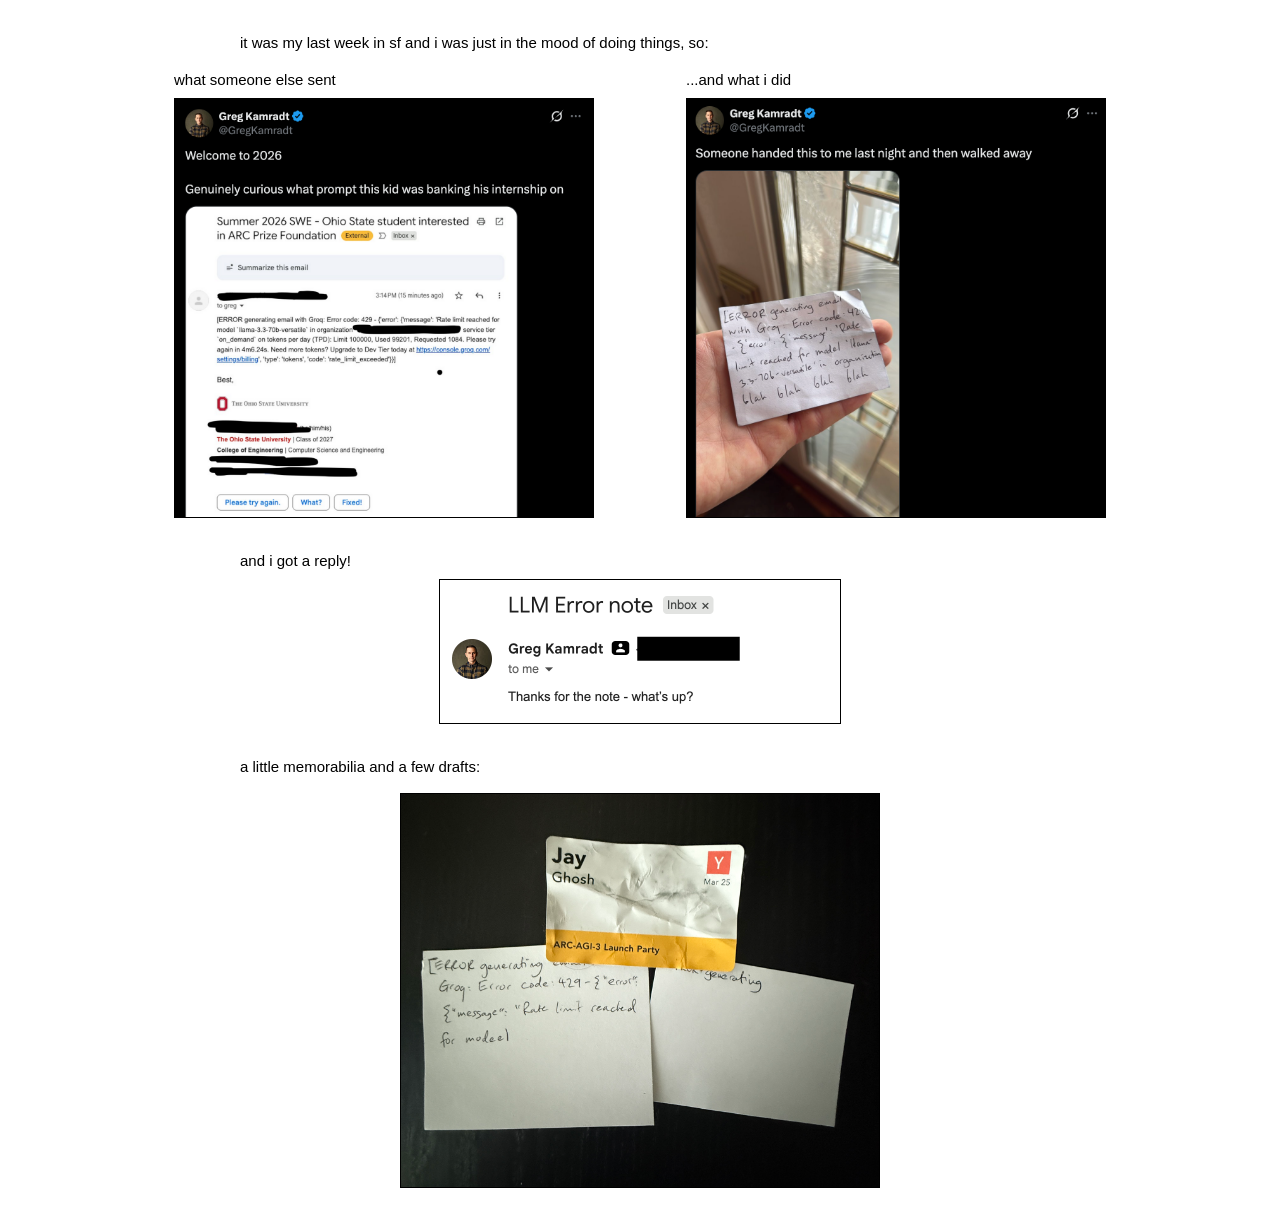
==== getting-through/index.html @ 9eb59707 "Refine responsive site layout" ====
<!doctype html>
<html lang="en">
  <head>
    <meta charset="utf-8">
    <meta name="viewport" content="width=device-width, initial-scale=1">
    <title>getting through - jay ghosh</title>
    <link rel="stylesheet" href="../assets/site.css?v=9">
    <style>
      p {
        max-width: 620px;
        margin-top: 0;
      }

      .top-row {
        display: grid;
        grid-template-columns: 1fr 1fr;
        gap: 24px;
        width: min(calc(100vw - 64px), 1000px);
        align-items: start;
        margin: 0 0 24px 50%;
        transform: translateX(-50%);
      }

      figure {
        width: min(100%, 420px);
        margin: 0 auto;
      }

      .tweet-frame {
        display: flex;
        align-items: flex-start;
        justify-content: center;
        width: 100%;
        aspect-ratio: 1;
        overflow: hidden;
      }

      .tweet-frame img {
        width: 100%;
        max-width: none;
        height: 100%;
        margin: 0;
        object-fit: cover;
        object-position: top center;
      }

      figcaption {
        margin-bottom: 0.5em;
      }

      .note-section {
        margin: 32px 0;
      }

      .note-section p {
        margin-bottom: 0.5em;
      }

      .note-frame {
        width: min(100%, 400px);
        aspect-ratio: 800 / 286;
        margin-inline: auto;
        overflow: hidden;
        border: 1px solid black;
      }

      .note-frame img {
        width: 229.5%;
        max-width: none;
        margin: 0;
        border: 0;
      }

      .drafts {
        max-width: 480px;
      }

      @media (max-width: 760px) {
        .top-row {
          display: block;
          width: 100%;
          margin: 0 auto 24px;
          transform: none;
        }

        figure {
          width: min(92%, 380px);
        }

        .tweet-frame {
          aspect-ratio: auto;
          overflow: visible;
        }

        .tweet-frame img {
          width: 100%;
          height: auto;
          object-fit: contain;
        }

        .top-row figure + figure {
          margin-top: 32px;
        }

      }
    </style>
  </head>
  <body>
    <main>
      <p>it was my last week in SF and i was just in the mood of doing things, so:</p>

      <div class="top-row">
        <figure>
          <figcaption>what someone else sent</figcaption>
          <div class="tweet-frame">
            <img src="../assets/images/outreach/tweet-email.png" alt="Tweet about an email">
          </div>
        </figure>

        <figure>
          <figcaption>...and what i did</figcaption>
          <div class="tweet-frame">
            <img src="../assets/images/outreach/tweet-note.png" alt="Tweet about a handwritten note">
          </div>
        </figure>
      </div>

      <section class="note-section">
        <p>and i got a reply!</p>

        <div class="note-frame">
          <img class="note" src="../assets/images/outreach/llm-error-note.png" alt="Reply to the LLM error note">
        </div>
      </section>

      <p>a little memorabilia and a few drafts:</p>

      <img class="drafts" src="../assets/images/outreach/drafts.jpg" alt="Draft notes from that night">
    </main>
  </body>
</html>
---- assets/site.css ----
:root {
  --content-width: 800px;
}

body {
  box-sizing: border-box;
  display: flex;
  align-items: center;
  justify-content: center;
  margin: var(--page-margin, 32px);
  min-height: calc(100svh - (var(--page-margin, 32px) * 2));
  background: white;
  color: black;
  font-family: Arial, sans-serif;
  font-size: 15px;
  font-weight: 400;
  line-height: 1.45;
  text-transform: lowercase;
}

main {
  width: min(100%, var(--content-width));
  margin-inline: auto;
}

img {
  box-sizing: border-box;
  display: block;
  width: 92%;
  max-width: 92%;
  height: auto;
  margin-inline: auto;
  border: 1px solid black;
}
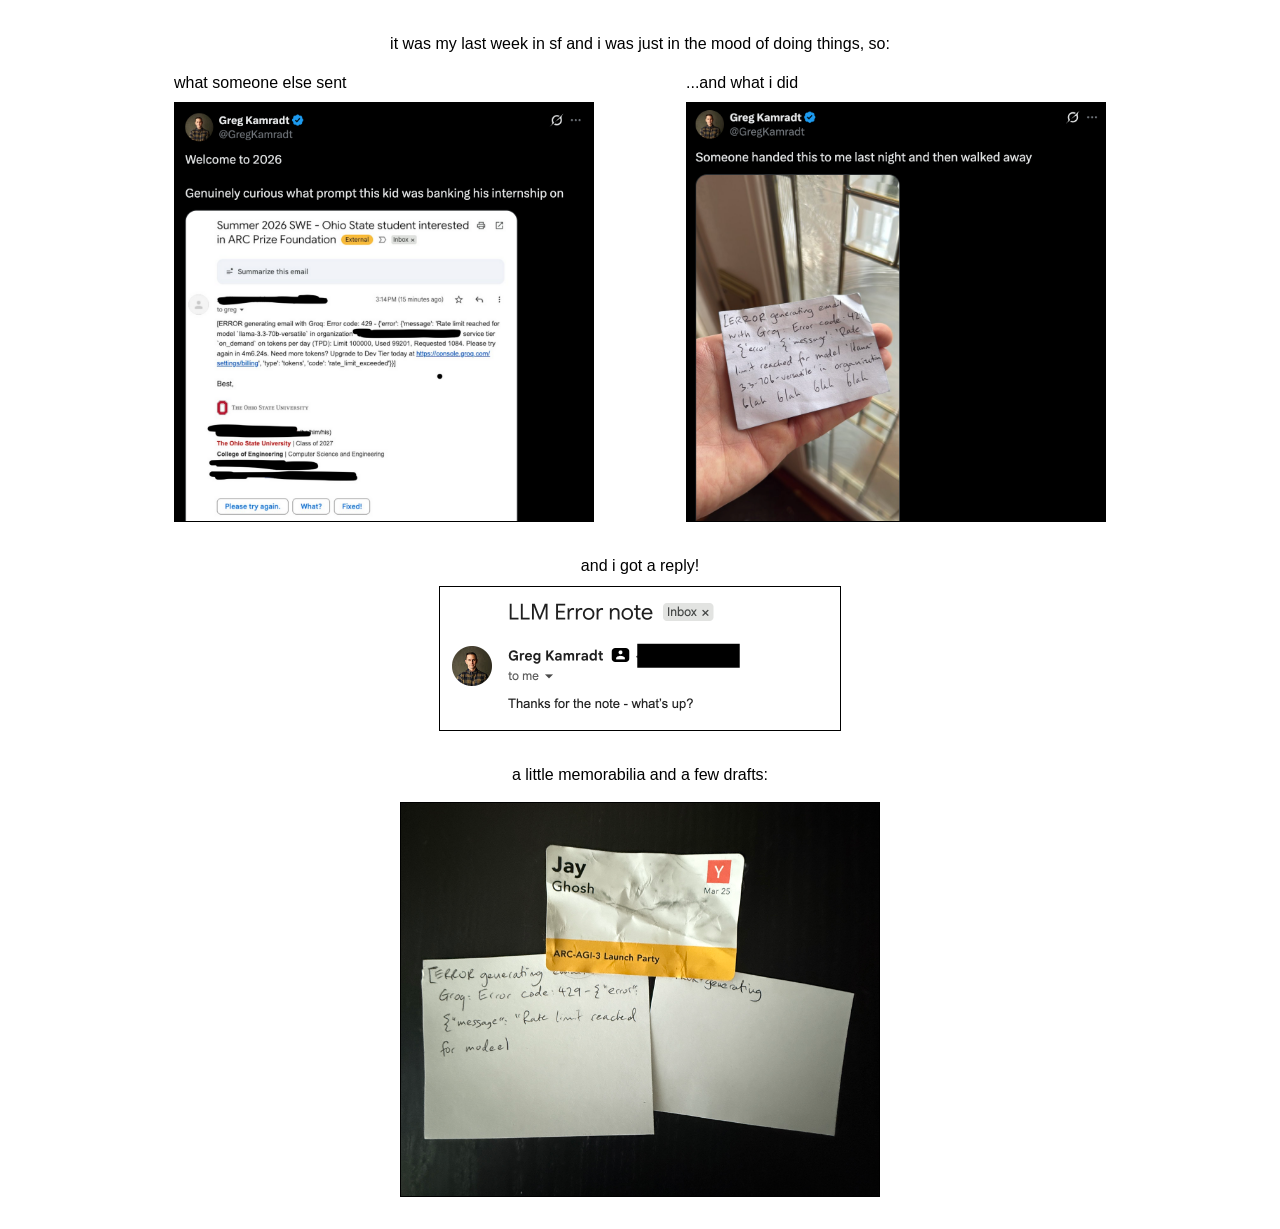
==== commit 8df737dd: "Polish site typography and media layout" ====
--- a/getting-through/index.html
+++ b/getting-through/index.html
@@ -4,11 +4,13 @@
     <meta charset="utf-8">
     <meta name="viewport" content="width=device-width, initial-scale=1">
     <title>getting through - jay ghosh</title>
-    <link rel="stylesheet" href="../assets/site.css?v=9">
+    <link rel="stylesheet" href="../assets/site.css?v=14">
     <style>
       p {
-        max-width: 620px;
+        max-width: 550px;
         margin-top: 0;
+        margin-inline: auto;
+        text-align: center;
       }
 
       .top-row {
--- a/assets/site.css
+++ b/assets/site.css
@@ -12,7 +12,7 @@
   background: white;
   color: black;
   font-family: Arial, sans-serif;
-  font-size: 15px;
+  font-size: 16px;
   font-weight: 400;
   line-height: 1.45;
   text-transform: lowercase;
@@ -21,6 +21,11 @@
 main {
   width: min(100%, var(--content-width));
   margin-inline: auto;
+}
+
+p,
+ul {
+  max-width: 550px;
 }
 
 img {
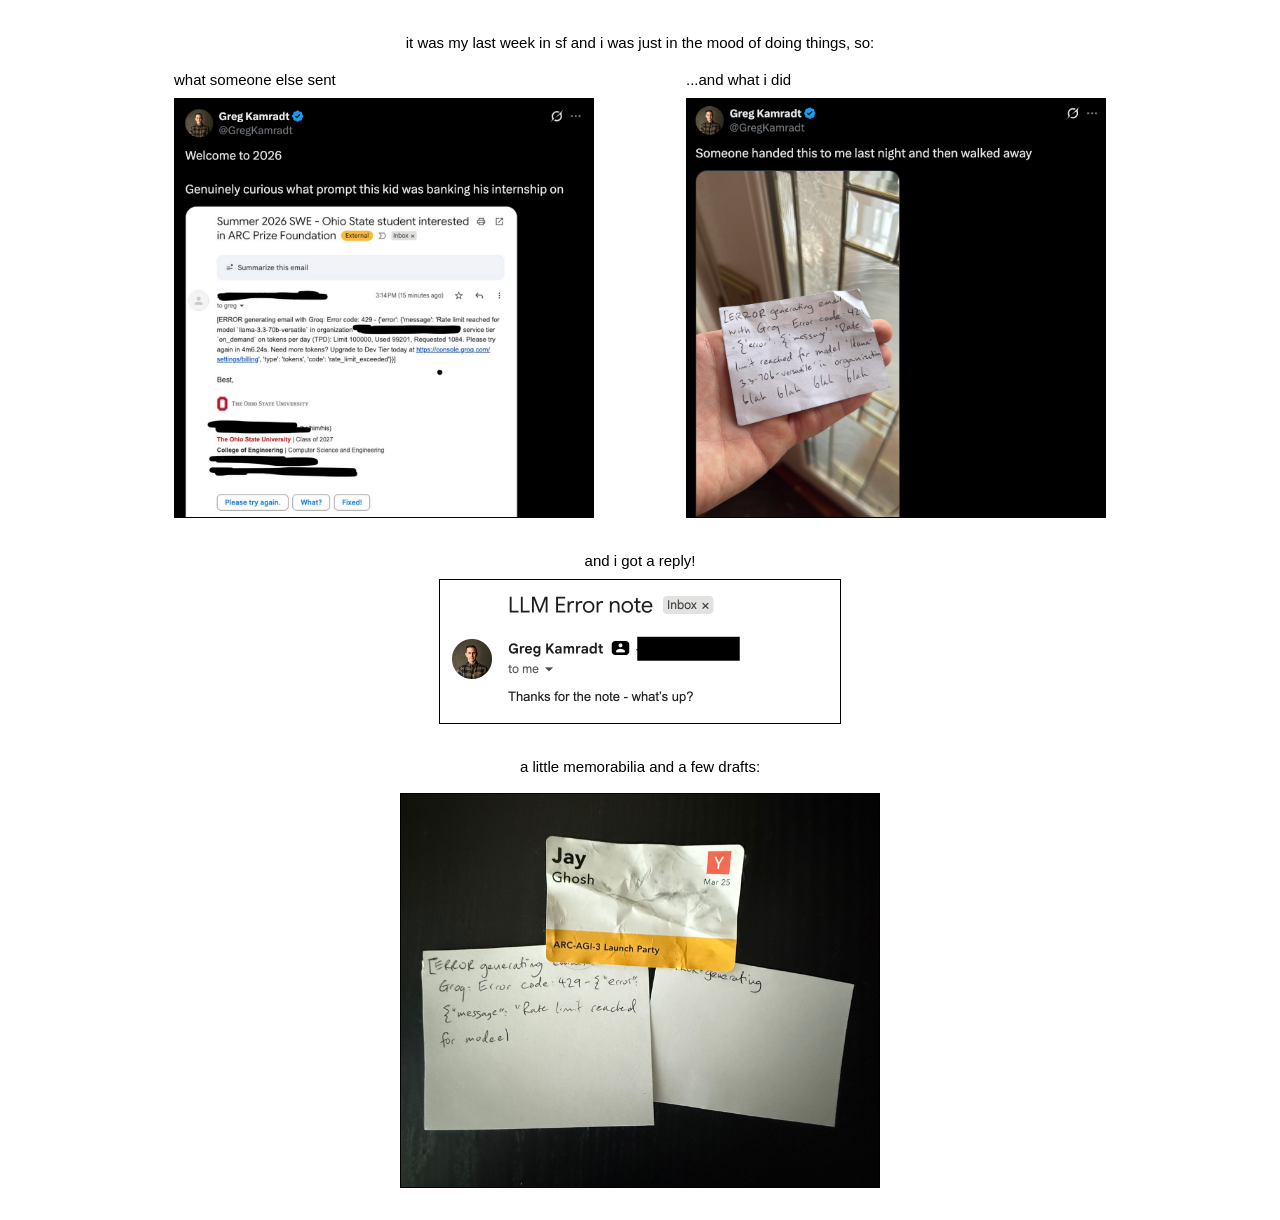
==== commit 38fa5347: "Refine site typography and intro width" ====
--- a/getting-through/index.html
+++ b/getting-through/index.html
@@ -4,7 +4,7 @@
     <meta charset="utf-8">
     <meta name="viewport" content="width=device-width, initial-scale=1">
     <title>getting through - jay ghosh</title>
-    <link rel="stylesheet" href="../assets/site.css?v=14">
+    <link rel="stylesheet" href="../assets/site.css?v=15">
     <style>
       p {
         max-width: 550px;
--- a/assets/site.css
+++ b/assets/site.css
@@ -12,7 +12,7 @@
   background: white;
   color: black;
   font-family: Arial, sans-serif;
-  font-size: 16px;
+  font-size: 15px;
   font-weight: 400;
   line-height: 1.45;
   text-transform: lowercase;
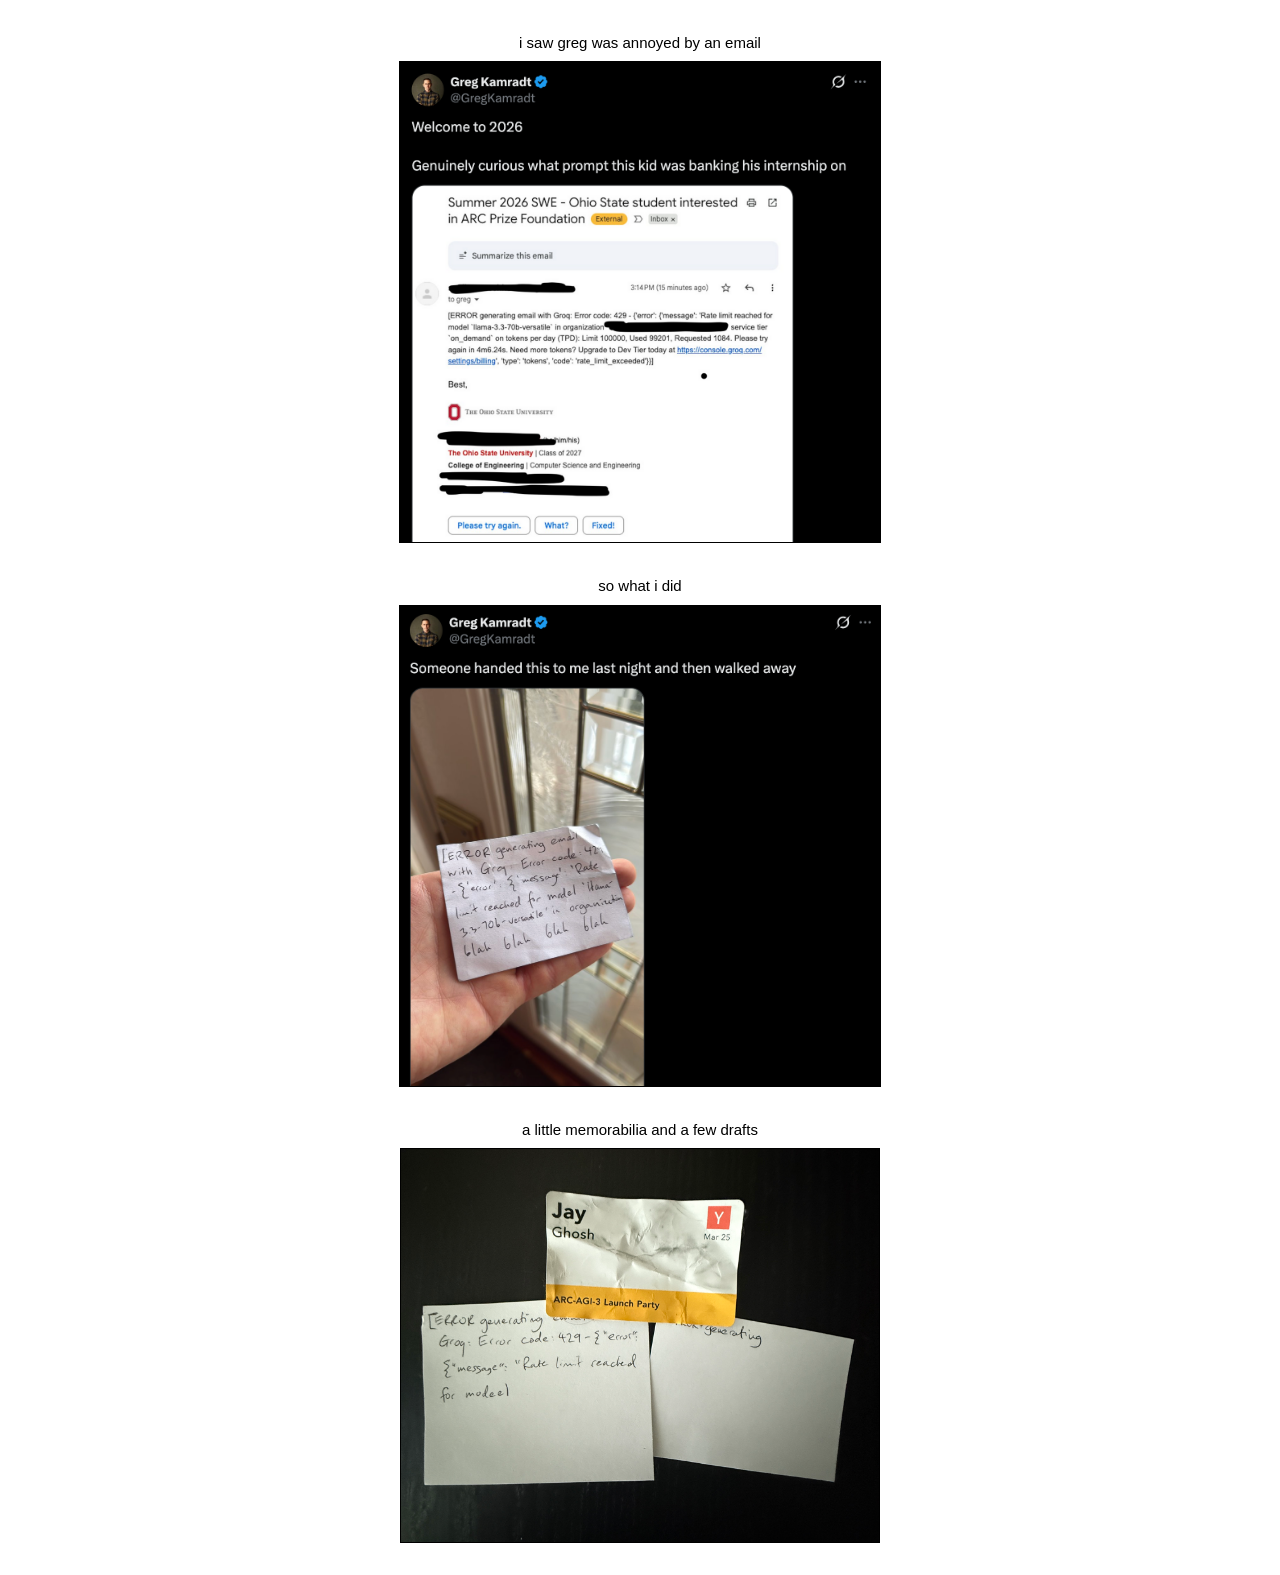
==== commit 820d135d: "Simplify getting through story" ====
--- a/getting-through/index.html
+++ b/getting-through/index.html
@@ -7,137 +7,61 @@
     <link rel="stylesheet" href="../assets/site.css?v=15">
     <style>
       p {
-        max-width: 550px;
         margin-top: 0;
+        margin-bottom: 0.5em;
         margin-inline: auto;
         text-align: center;
       }
 
-      .top-row {
-        display: grid;
-        grid-template-columns: 1fr 1fr;
-        gap: 24px;
-        width: min(calc(100vw - 64px), 1000px);
-        align-items: start;
-        margin: 0 0 24px 50%;
-        transform: translateX(-50%);
+      .story-image {
+        width: 100%;
+        max-width: 480px;
       }
 
-      figure {
-        width: min(100%, 420px);
-        margin: 0 auto;
-      }
-
-      .tweet-frame {
-        display: flex;
-        align-items: flex-start;
-        justify-content: center;
+      .tweet-crop {
         width: 100%;
+        max-width: 480px;
         aspect-ratio: 1;
-        overflow: hidden;
-      }
-
-      .tweet-frame img {
-        width: 100%;
-        max-width: none;
-        height: 100%;
-        margin: 0;
-        object-fit: cover;
-        object-position: top center;
-      }
-
-      figcaption {
-        margin-bottom: 0.5em;
-      }
-
-      .note-section {
-        margin: 32px 0;
-      }
-
-      .note-section p {
-        margin-bottom: 0.5em;
-      }
-
-      .note-frame {
-        width: min(100%, 400px);
-        aspect-ratio: 800 / 286;
         margin-inline: auto;
         overflow: hidden;
         border: 1px solid black;
       }
 
-      .note-frame img {
-        width: 229.5%;
+      .tweet-crop img {
+        width: 100%;
         max-width: none;
+        height: 100%;
         margin: 0;
         border: 0;
+        object-fit: cover;
+        object-position: top center;
       }
 
-      .drafts {
-        max-width: 480px;
+      .memorabilia {
+        margin-top: 32px;
       }
 
-      @media (max-width: 760px) {
-        .top-row {
-          display: block;
-          width: 100%;
-          margin: 0 auto 24px;
-          transform: none;
-        }
-
-        figure {
-          width: min(92%, 380px);
-        }
-
-        .tweet-frame {
-          aspect-ratio: auto;
-          overflow: visible;
-        }
-
-        .tweet-frame img {
-          width: 100%;
-          height: auto;
-          object-fit: contain;
-        }
-
-        .top-row figure + figure {
-          margin-top: 32px;
-        }
-
+      .step-title {
+        margin-top: 32px;
       }
     </style>
   </head>
   <body>
     <main>
-      <p>it was my last week in SF and i was just in the mood of doing things, so:</p>
-
-      <div class="top-row">
-        <figure>
-          <figcaption>what someone else sent</figcaption>
-          <div class="tweet-frame">
-            <img src="../assets/images/outreach/tweet-email.png" alt="Tweet about an email">
-          </div>
-        </figure>
-
-        <figure>
-          <figcaption>...and what i did</figcaption>
-          <div class="tweet-frame">
-            <img src="../assets/images/outreach/tweet-note.png" alt="Tweet about a handwritten note">
-          </div>
-        </figure>
+      <p>i saw greg was annoyed by an email</p>
+      <div class="tweet-crop">
+        <img src="../assets/images/outreach/tweet-email.png" alt="Original tweet showing the email context">
       </div>
 
-      <section class="note-section">
-        <p>and i got a reply!</p>
+      <p class="step-title">so what i did</p>
+      <div class="tweet-crop">
+        <img src="../assets/images/outreach/tweet-note.png" alt="Tweet about the handwritten note">
+      </div>
 
-        <div class="note-frame">
-          <img class="note" src="../assets/images/outreach/llm-error-note.png" alt="Reply to the LLM error note">
-        </div>
+      <section class="memorabilia">
+        <p>a little memorabilia and a few drafts</p>
+        <img class="story-image" src="../assets/images/outreach/drafts.jpg" alt="Draft notes and memorabilia">
       </section>
-
-      <p>a little memorabilia and a few drafts:</p>
-
-      <img class="drafts" src="../assets/images/outreach/drafts.jpg" alt="Draft notes from that night">
     </main>
   </body>
 </html>
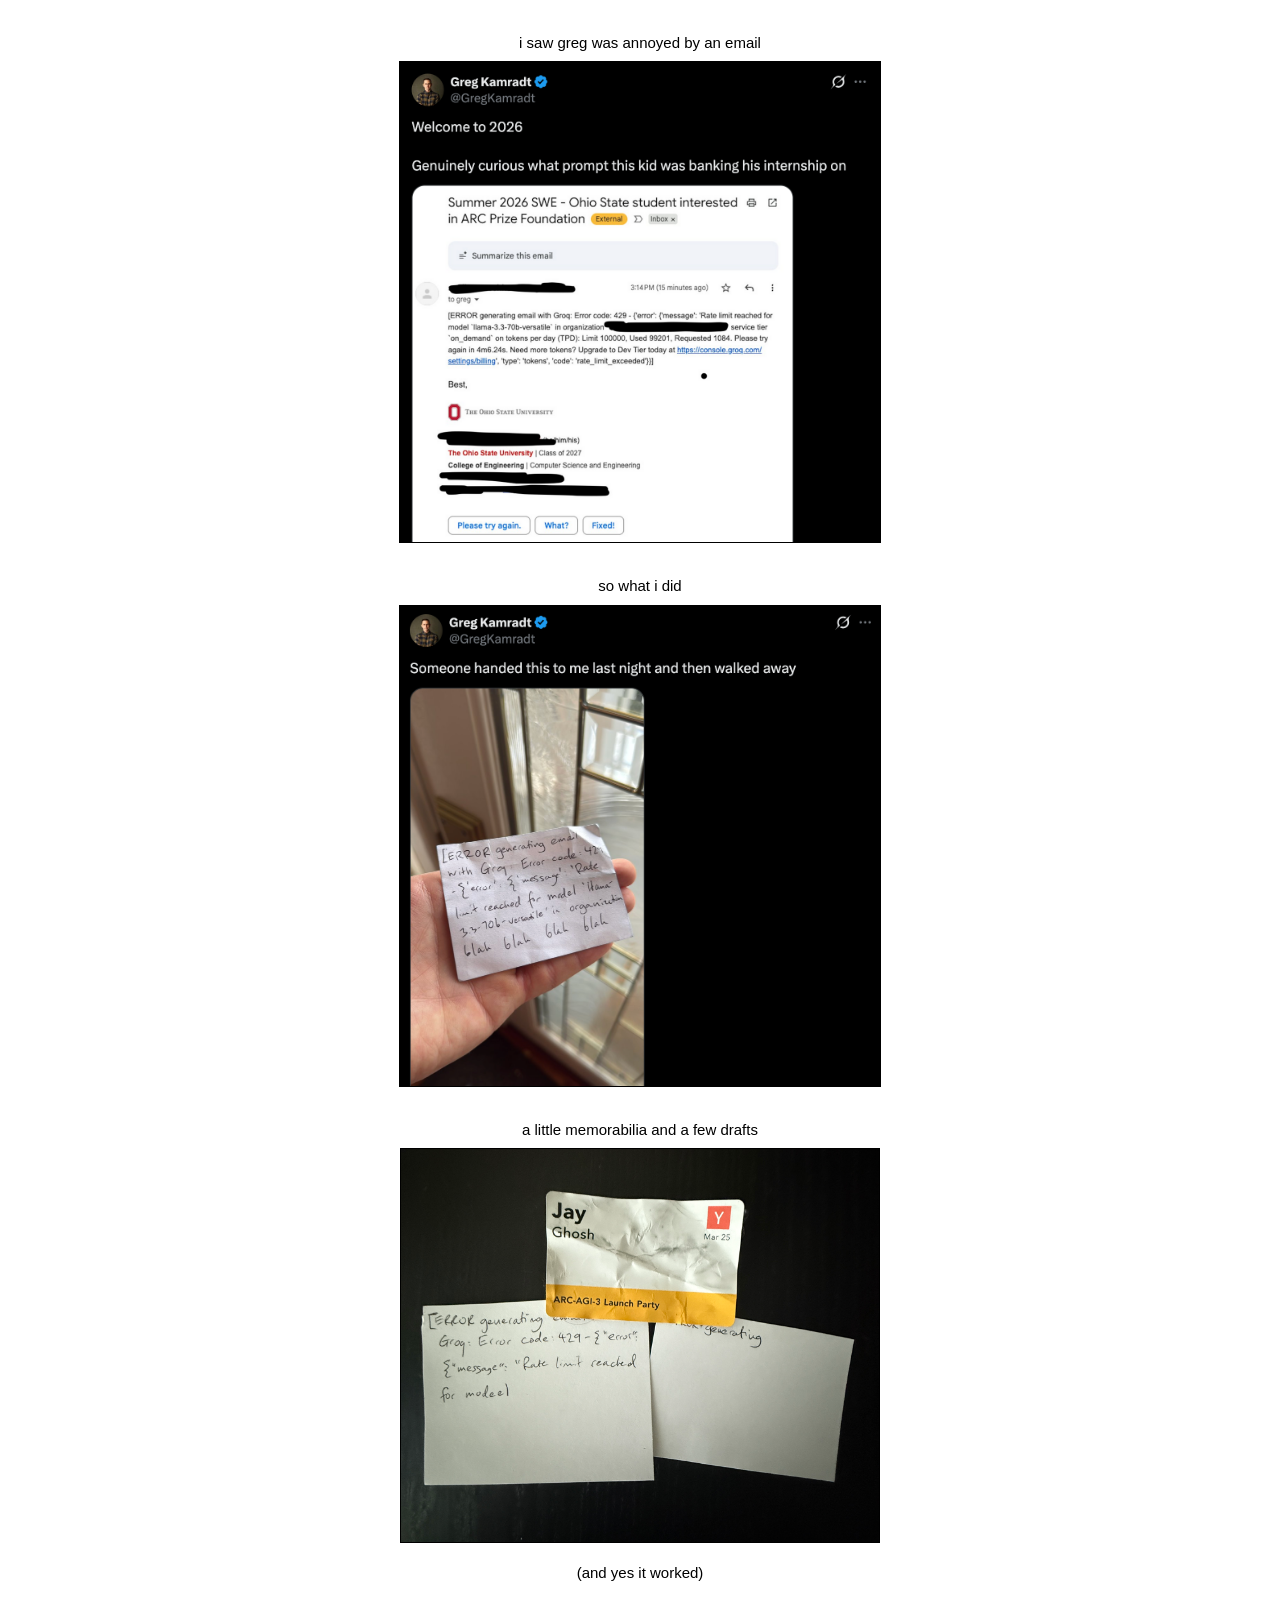
==== commit 824f9e74: "Add getting through closing note" ====
--- a/getting-through/index.html
+++ b/getting-through/index.html
@@ -41,6 +41,10 @@
         margin-top: 32px;
       }
 
+      .worked {
+        margin-top: 1.25em;
+      }
+
       .step-title {
         margin-top: 32px;
       }
@@ -61,6 +65,7 @@
       <section class="memorabilia">
         <p>a little memorabilia and a few drafts</p>
         <img class="story-image" src="../assets/images/outreach/drafts.jpg" alt="Draft notes and memorabilia">
+        <p class="worked">(and yes it worked)</p>
       </section>
     </main>
   </body>
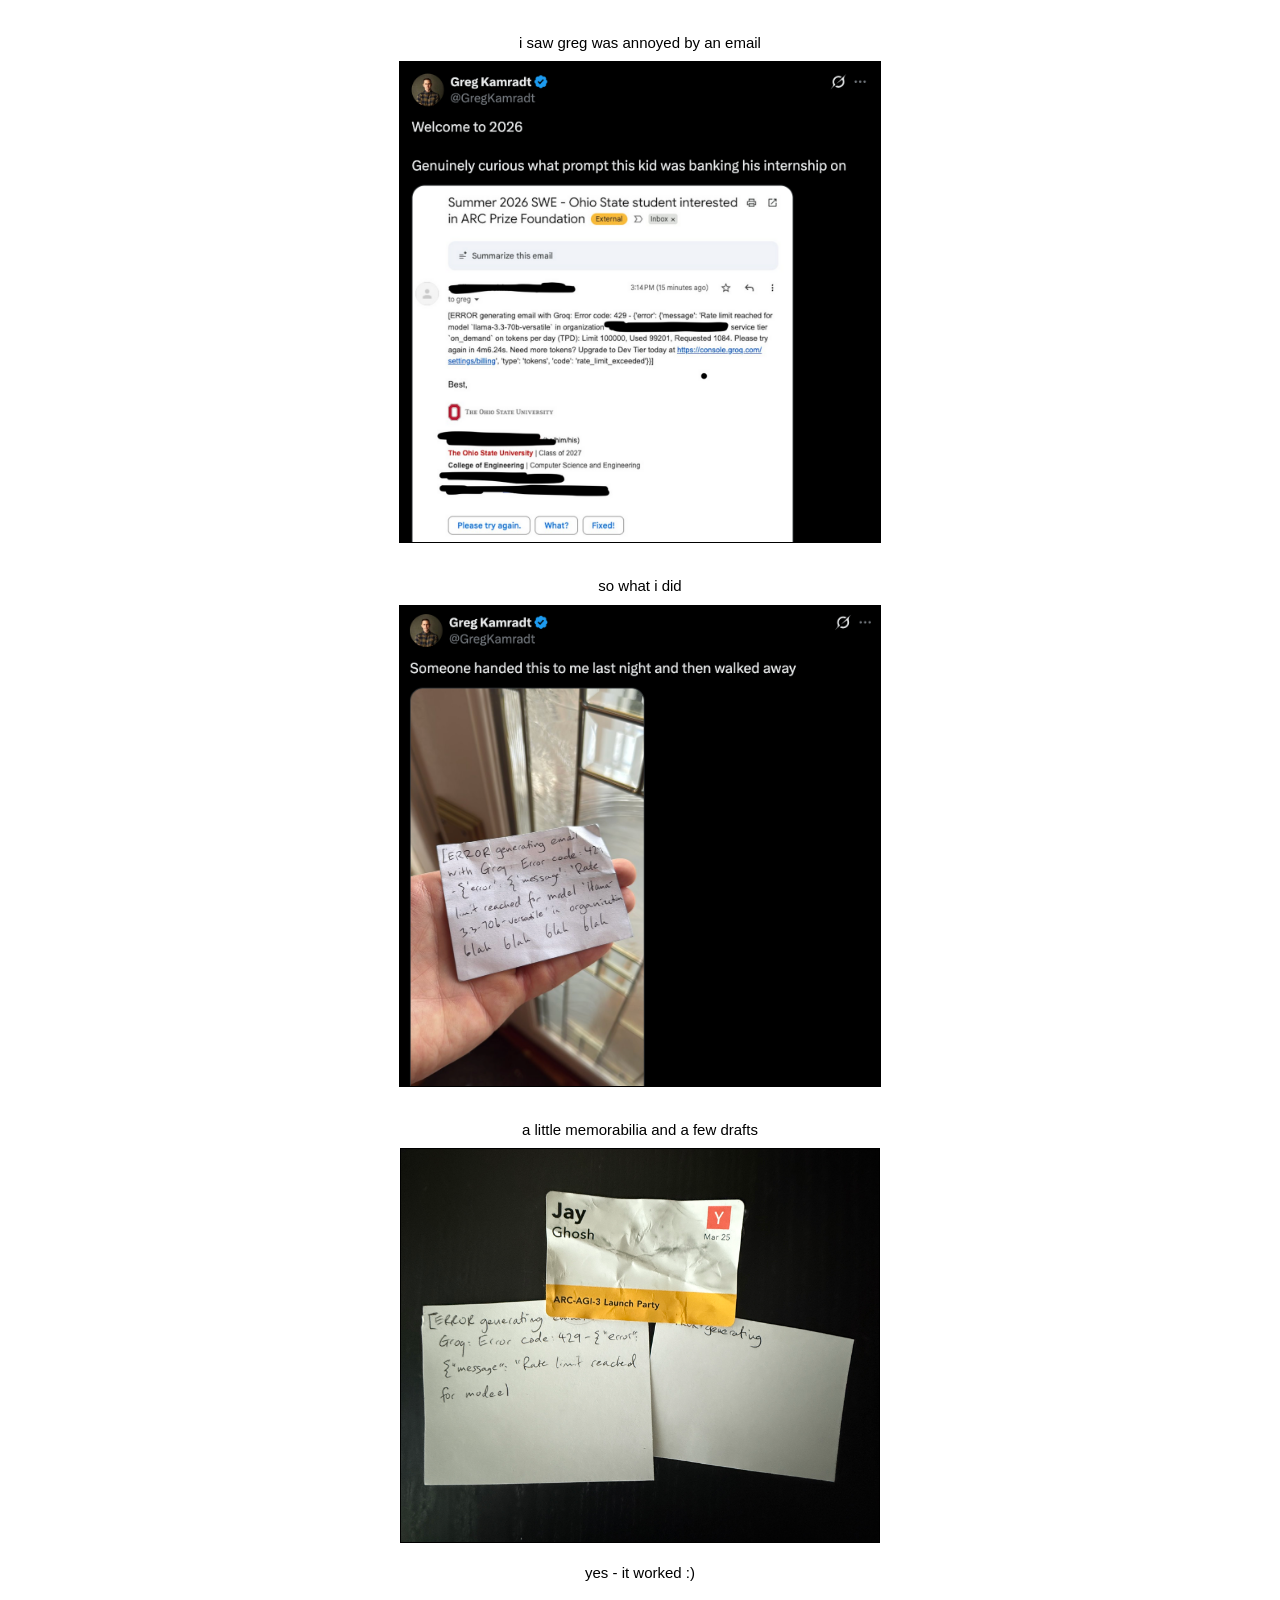
==== commit 427f23e6: "Refine image and outreach captions" ====
--- a/getting-through/index.html
+++ b/getting-through/index.html
@@ -3,7 +3,7 @@
   <head>
     <meta charset="utf-8">
     <meta name="viewport" content="width=device-width, initial-scale=1">
-    <title>getting through - jay ghosh</title>
+    <title>Getting Through - Jay Ghosh</title>
     <link rel="stylesheet" href="../assets/site.css?v=15">
     <style>
       p {
@@ -52,20 +52,20 @@
   </head>
   <body>
     <main>
-      <p>i saw greg was annoyed by an email</p>
+      <p>I saw Greg was annoyed by an email</p>
       <div class="tweet-crop">
         <img src="../assets/images/outreach/tweet-email.png" alt="Original tweet showing the email context">
       </div>
 
-      <p class="step-title">so what i did</p>
+      <p class="step-title">So what I did</p>
       <div class="tweet-crop">
         <img src="../assets/images/outreach/tweet-note.png" alt="Tweet about the handwritten note">
       </div>
 
       <section class="memorabilia">
-        <p>a little memorabilia and a few drafts</p>
+        <p>A little memorabilia and a few drafts</p>
         <img class="story-image" src="../assets/images/outreach/drafts.jpg" alt="Draft notes and memorabilia">
-        <p class="worked">(and yes it worked)</p>
+        <p class="worked">yes - it worked :)</p>
       </section>
     </main>
   </body>
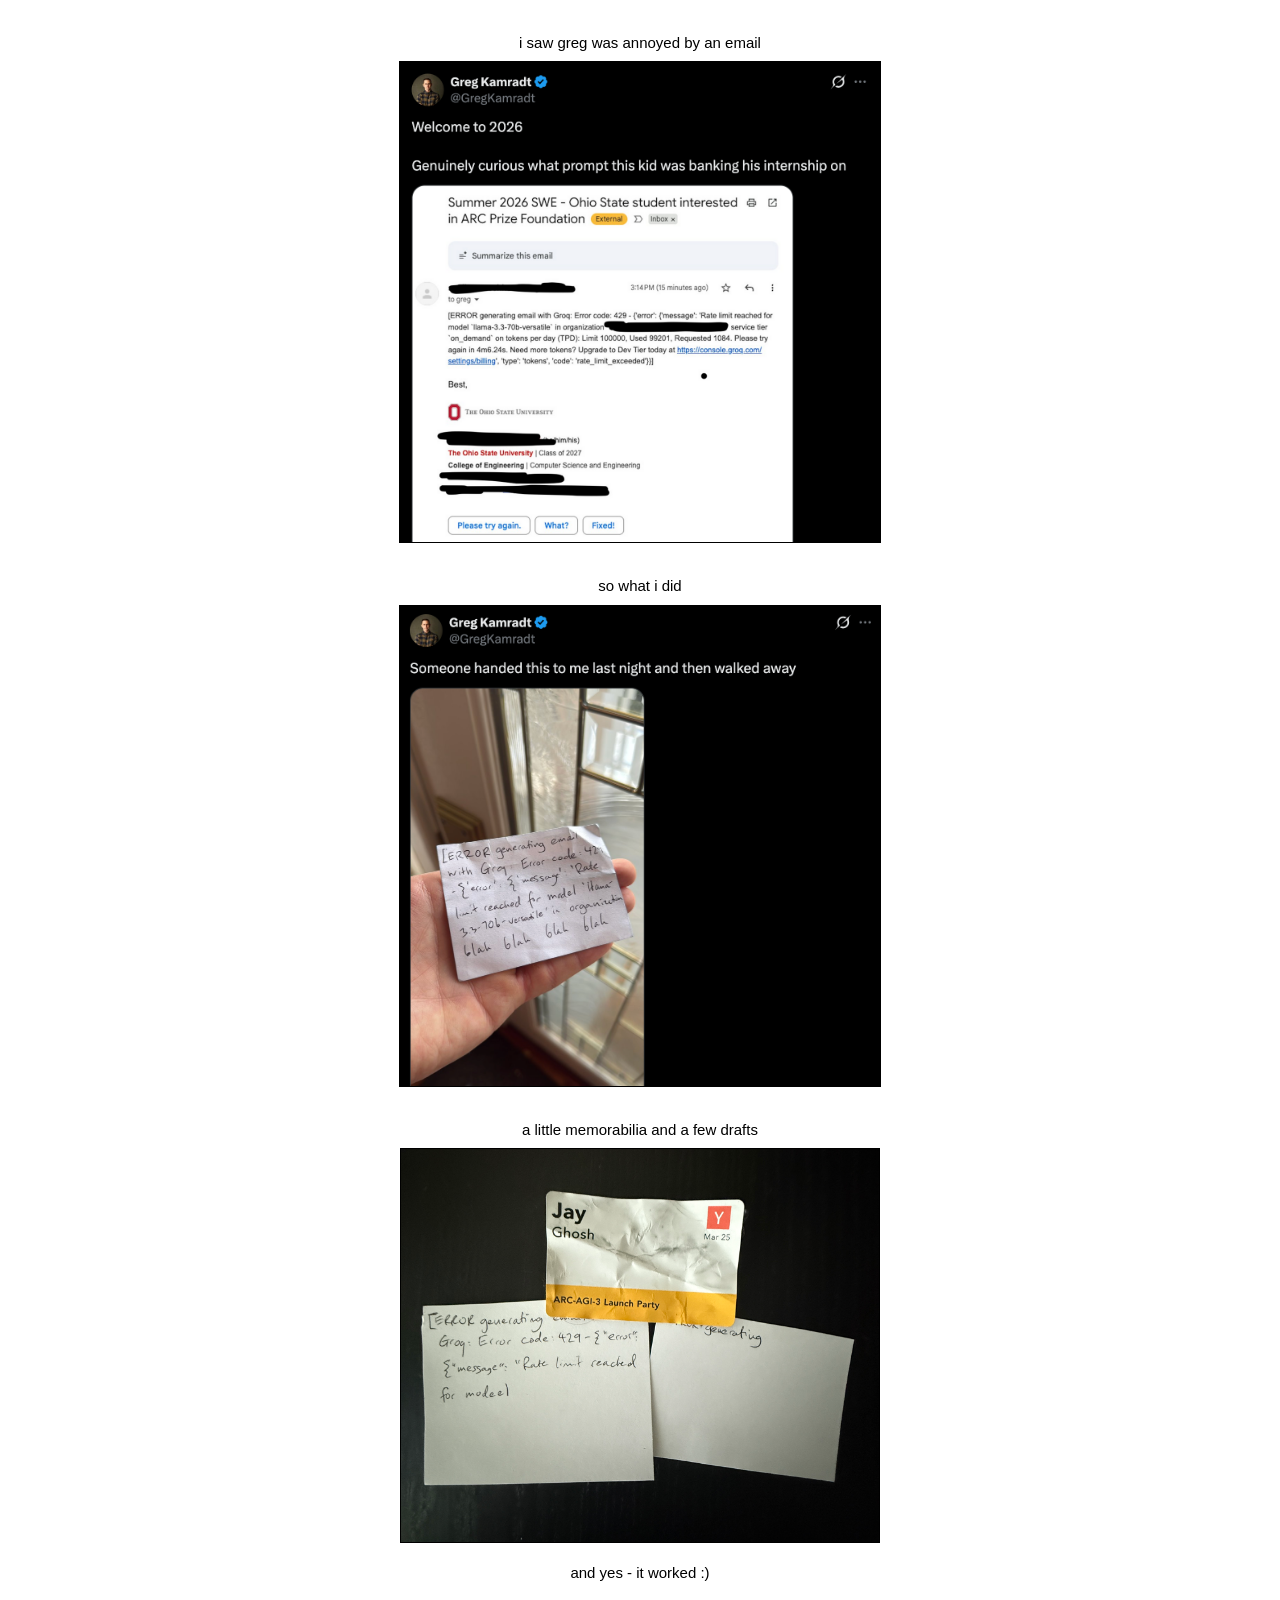
==== commit 3c187bf2: "Refine getting through conclusion" ====
--- a/getting-through/index.html
+++ b/getting-through/index.html
@@ -65,7 +65,7 @@
       <section class="memorabilia">
         <p>A little memorabilia and a few drafts</p>
         <img class="story-image" src="../assets/images/outreach/drafts.jpg" alt="Draft notes and memorabilia">
-        <p class="worked">yes - it worked :)</p>
+        <p class="worked">and yes - it worked :)</p>
       </section>
     </main>
   </body>
